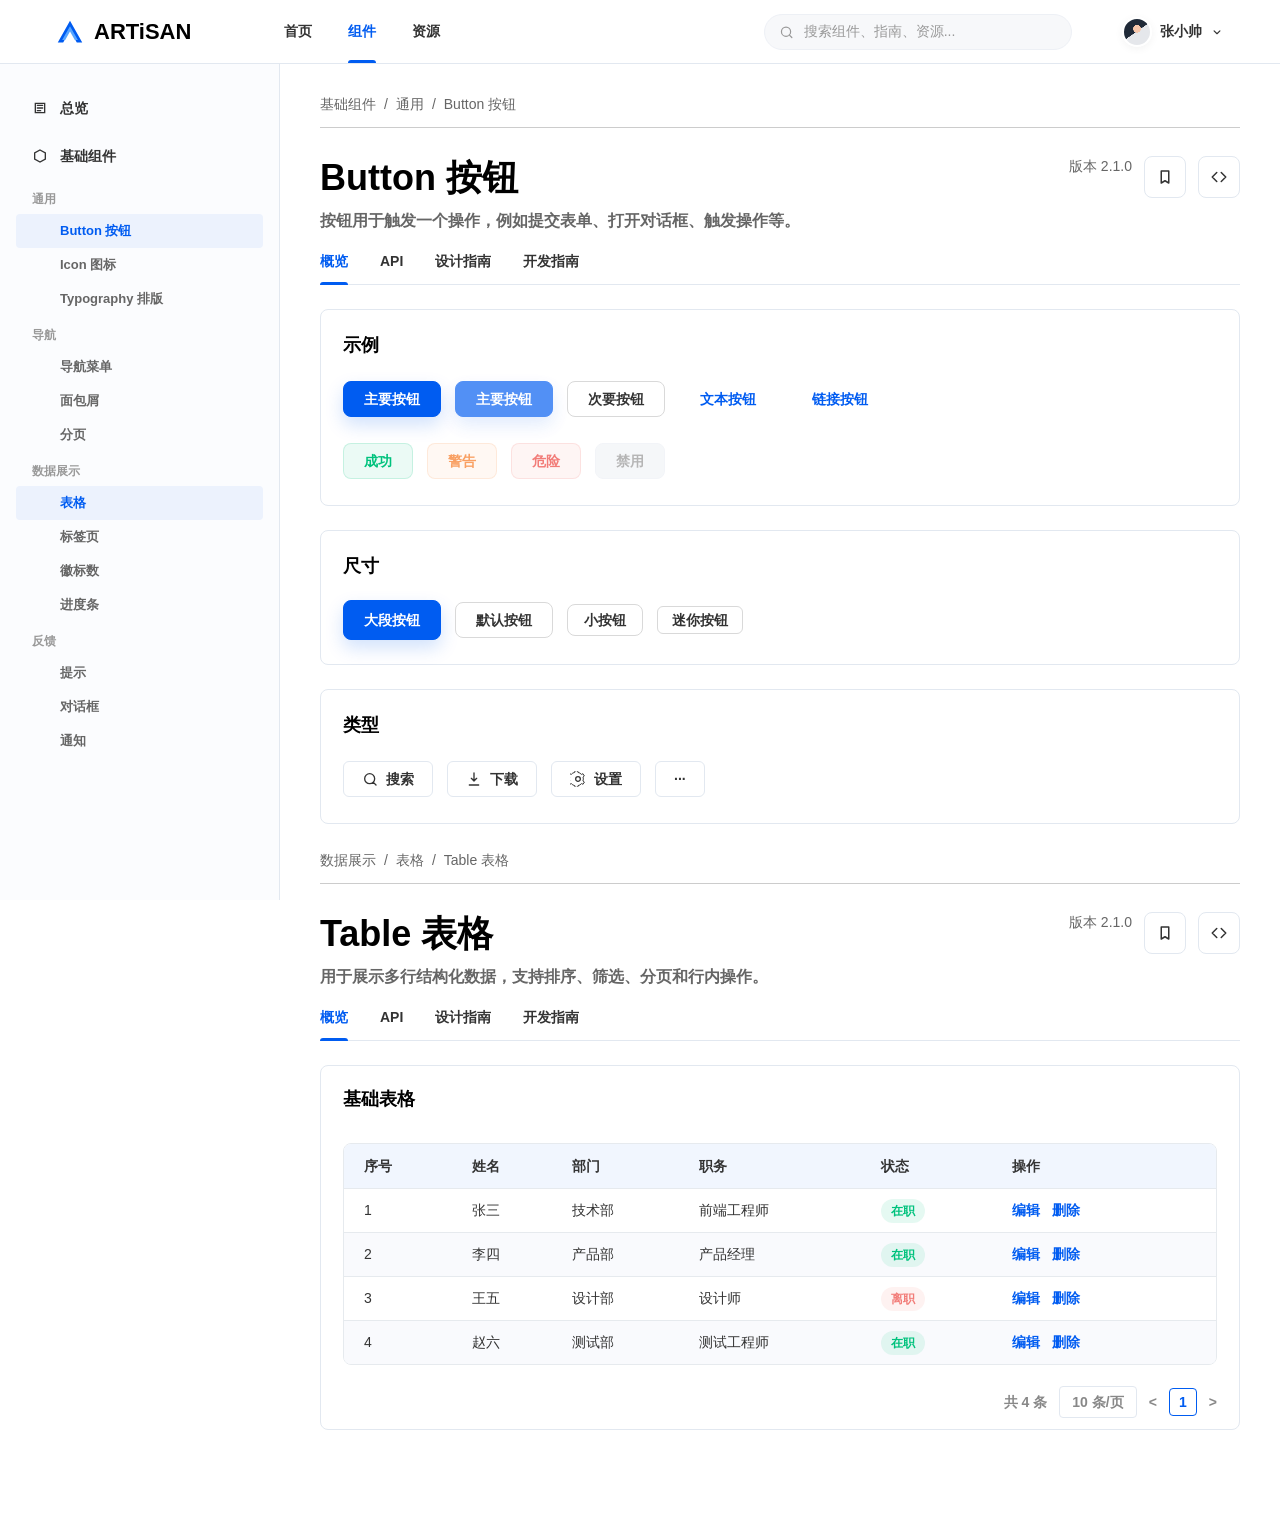
==== artisan-design-system/component-detail.html @ 03eab8cf "Add Artisan design system website" ====
<!doctype html>
<html lang="zh-CN">
<head>
  <meta charset="utf-8" />
  <meta name="viewport" content="width=device-width, initial-scale=1" />
  <title>组件详情 - Artisan Design System</title>
  <link rel="stylesheet" href="./styles.css" />
</head>
<body>
  <div class="app-shell">
    <header class="topbar">
      <a class="brand" href="./index.html" aria-label="Artisan 首页">
        <svg class="logo" viewBox="0 0 32 32" fill="none" aria-hidden="true">
          <path d="M16 3 30 28h-6.2L16 14.4 8.2 28H2L16 3Z" fill="#005CF1"/>
          <path d="M16 9.5 25 25h-5.2L16 18.4 12.2 25H7l9-15.5Z" fill="#58A6FF"/>
          <path d="M16 15.5 21.5 25h-11L16 15.5Z" fill="#FFFFFF"/>
        </svg>
        ARTiSAN
      </a>
      <nav class="nav" aria-label="主导航">
        <a href="./index.html">首页</a>
        <a class="active" href="./component-detail.html">组件</a>
        <a href="./index.html#resources">资源</a>
      </nav>
      <label class="search">
        <svg width="16" height="16" viewBox="0 0 24 24" fill="none" aria-hidden="true">
          <path d="m21 21-4.3-4.3m2.3-5.2a7.5 7.5 0 1 1-15 0 7.5 7.5 0 0 1 15 0Z" stroke="currentColor" stroke-width="2" stroke-linecap="round"/>
        </svg>
        <input aria-label="搜索" placeholder="搜索组件、指南、资源..." />
      </label>
      <div class="user">
        <span class="avatar" aria-hidden="true"></span>
        <span>张小帅</span>
        <svg width="14" height="14" viewBox="0 0 24 24" fill="none" aria-hidden="true">
          <path d="m7 10 5 5 5-5" stroke="currentColor" stroke-width="2" stroke-linecap="round" stroke-linejoin="round"/>
        </svg>
      </div>
    </header>

    <main class="docs-layout">
      <aside class="sidebar">
        <a class="side-root" href="./component-detail.html">
          <svg viewBox="0 0 24 24" fill="none"><path d="M5 5h14v14H5z" stroke="currentColor" stroke-width="2"/><path d="M8 8h8M8 12h8M8 16h5" stroke="currentColor" stroke-width="2" stroke-linecap="round"/></svg>
          总览
        </a>
        <div class="side-group-title">
          <svg viewBox="0 0 24 24" fill="none"><path d="m12 3 8 4.5v9L12 21l-8-4.5v-9L12 3Z" stroke="currentColor" stroke-width="2"/></svg>
          基础组件
        </div>
        <div class="side-section-label">通用</div>
        <a class="side-link active" href="#button">Button 按钮</a>
        <a class="side-link" href="#button">Icon 图标</a>
        <a class="side-link" href="#button">Typography 排版</a>
        <div class="side-section-label">导航</div>
        <a class="side-link" href="#table">导航菜单</a>
        <a class="side-link" href="#table">面包屑</a>
        <a class="side-link" href="#table">分页</a>
        <div class="side-section-label">数据展示</div>
        <a class="side-link active" href="#table">表格</a>
        <a class="side-link" href="#table">标签页</a>
        <a class="side-link" href="#table">徽标数</a>
        <a class="side-link" href="#table">进度条</a>
        <div class="side-section-label">反馈</div>
        <a class="side-link" href="#button">提示</a>
        <a class="side-link" href="#button">对话框</a>
        <a class="side-link" href="#button">通知</a>
      </aside>

      <section class="docs-main">
        <nav class="breadcrumb" aria-label="面包屑">
          <a href="./index.html">基础组件</a>
          <span>/</span>
          <a href="./component-detail.html">通用</a>
          <span>/</span>
          <span>Button 按钮</span>
        </nav>

        <header id="button" class="detail-header">
          <div class="detail-title">
            <h1>Button 按钮</h1>
            <p>按钮用于触发一个操作，例如提交表单、打开对话框、触发操作等。</p>
          </div>
          <div class="detail-actions">
            <span>版本 2.1.0</span>
            <span class="icon-btn" title="收藏">
              <svg width="18" height="18" viewBox="0 0 24 24" fill="none" aria-hidden="true"><path d="M7 4h10v16l-5-3-5 3V4Z" stroke="currentColor" stroke-width="2" stroke-linejoin="round"/></svg>
            </span>
            <span class="icon-btn" title="代码">
              <svg width="18" height="18" viewBox="0 0 24 24" fill="none" aria-hidden="true"><path d="m9 18-6-6 6-6M15 6l6 6-6 6" stroke="currentColor" stroke-width="2" stroke-linecap="round" stroke-linejoin="round"/></svg>
            </span>
          </div>
        </header>

        <div class="tabs">
          <a class="tab active" href="#button">概览</a>
          <a class="tab" href="#button-api">API</a>
          <a class="tab" href="#button-guide">设计指南</a>
          <a class="tab" href="#button-dev">开发指南</a>
        </div>

        <section class="doc-section">
          <h2>示例</h2>
          <div class="doc-row">
            <button class="btn primary">主要按钮</button>
            <button class="btn primary" style="opacity:.68">主要按钮</button>
            <button class="btn">次要按钮</button>
            <button class="btn ghost">文本按钮</button>
            <button class="btn ghost">链接按钮</button>
          </div>
          <div class="doc-row">
            <button class="btn success">成功</button>
            <button class="btn warning">警告</button>
            <button class="btn danger">危险</button>
            <button class="btn disabled">禁用</button>
          </div>
        </section>

        <section class="doc-section size-demo">
          <h2>尺寸</h2>
          <div class="doc-row">
            <button class="btn primary large">大段按钮</button>
            <button class="btn">默认按钮</button>
            <button class="btn small">小按钮</button>
            <button class="btn mini">迷你按钮</button>
          </div>
        </section>

        <section class="doc-section">
          <h2>类型</h2>
          <div class="doc-row">
            <button class="tool-btn">
              <svg width="16" height="16" viewBox="0 0 24 24" fill="none"><path d="m21 21-4.3-4.3m2.3-5.2a7.5 7.5 0 1 1-15 0 7.5 7.5 0 0 1 15 0Z" stroke="currentColor" stroke-width="2" stroke-linecap="round"/></svg>
              搜索
            </button>
            <button class="tool-btn">
              <svg width="16" height="16" viewBox="0 0 24 24" fill="none"><path d="M12 3v12m0 0 4-4m-4 4-4-4M5 21h14" stroke="currentColor" stroke-width="2" stroke-linecap="round" stroke-linejoin="round"/></svg>
              下载
            </button>
            <button class="tool-btn">
              <svg width="16" height="16" viewBox="0 0 24 24" fill="none"><path d="M12 15.5a3.5 3.5 0 1 0 0-7 3.5 3.5 0 0 0 0 7Z" stroke="currentColor" stroke-width="2"/><path d="M19.4 15a8 8 0 0 0 .1-6l2-1.5-2-3.4-2.4 1a8 8 0 0 0-5.2-3l-.4-2.6h-4l-.4 2.6a8 8 0 0 0-5.2 3l-2.4-1-2 3.4 2 1.5a8 8 0 0 0 .1 6l-2 1.5 2 3.4 2.4-1a8 8 0 0 0 5.2 3l.4 2.6h4l.4-2.6a8 8 0 0 0 5.2-3l2.4 1 2-3.4L19.4 15Z" stroke="currentColor" stroke-width="1.4"/></svg>
              设置
            </button>
            <button class="tool-btn">···</button>
          </div>
        </section>

        <nav class="breadcrumb" aria-label="面包屑">
          <a href="./index.html">数据展示</a>
          <span>/</span>
          <a href="./component-detail.html">表格</a>
          <span>/</span>
          <span>Table 表格</span>
        </nav>

        <header id="table" class="detail-header">
          <div class="detail-title">
            <h1>Table 表格</h1>
            <p>用于展示多行结构化数据，支持排序、筛选、分页和行内操作。</p>
          </div>
          <div class="detail-actions">
            <span>版本 2.1.0</span>
            <span class="icon-btn" title="收藏">
              <svg width="18" height="18" viewBox="0 0 24 24" fill="none" aria-hidden="true"><path d="M7 4h10v16l-5-3-5 3V4Z" stroke="currentColor" stroke-width="2" stroke-linejoin="round"/></svg>
            </span>
            <span class="icon-btn" title="代码">
              <svg width="18" height="18" viewBox="0 0 24 24" fill="none" aria-hidden="true"><path d="m9 18-6-6 6-6M15 6l6 6-6 6" stroke="currentColor" stroke-width="2" stroke-linecap="round" stroke-linejoin="round"/></svg>
            </span>
          </div>
        </header>

        <div class="tabs">
          <a class="tab active" href="#table">概览</a>
          <a class="tab" href="#table">API</a>
          <a class="tab" href="#table">设计指南</a>
          <a class="tab" href="#table">开发指南</a>
        </div>

        <section class="doc-section table-card">
          <div class="table-title"><h2>基础表格</h2></div>
          <div class="table-scroll">
            <table class="data-table">
              <thead>
                <tr>
                  <th>序号</th>
                  <th>姓名</th>
                  <th>部门</th>
                  <th>职务</th>
                  <th>状态</th>
                  <th>操作</th>
                </tr>
              </thead>
              <tbody>
                <tr>
                  <td>1</td>
                  <td>张三</td>
                  <td>技术部</td>
                  <td>前端工程师</td>
                  <td><span class="tag">在职</span></td>
                  <td><a class="link" href="#">编辑</a><a class="link" href="#">删除</a></td>
                </tr>
                <tr>
                  <td>2</td>
                  <td>李四</td>
                  <td>产品部</td>
                  <td>产品经理</td>
                  <td><span class="tag">在职</span></td>
                  <td><a class="link" href="#">编辑</a><a class="link" href="#">删除</a></td>
                </tr>
                <tr>
                  <td>3</td>
                  <td>王五</td>
                  <td>设计部</td>
                  <td>设计师</td>
                  <td><span class="tag danger">离职</span></td>
                  <td><a class="link" href="#">编辑</a><a class="link" href="#">删除</a></td>
                </tr>
                <tr>
                  <td>4</td>
                  <td>赵六</td>
                  <td>测试部</td>
                  <td>测试工程师</td>
                  <td><span class="tag">在职</span></td>
                  <td><a class="link" href="#">编辑</a><a class="link" href="#">删除</a></td>
                </tr>
              </tbody>
            </table>
          </div>
          <div class="pagination">
            <span>共 4 条</span>
            <span class="page-size">10 条/页</span>
            <span>&lt;</span>
            <span class="page-num">1</span>
            <span>&gt;</span>
          </div>
        </section>
      </section>
    </main>
  </div>
</body>
</html>
---- artisan-design-system/styles.css ----
:root {
  --primary: #005cf1;
  --secondary: #f9a063;
  --background: #f5f7fa;
  --surface: #ffffff;
  --title: #000000;
  --text: #333333;
  --muted: #666666;
  --disabled: #999999;
  --border: #e2e8f0;
  --line: #ebeef5;
  --success: #00c27d;
  --danger: #f27c78;
  --info: #73767a;
  --table-head: #f1f6fe;
  --hover: #ecf2fd;
  --shadow-1: 0 2px 8px rgba(0, 0, 0, 0.05);
  --shadow-2: 0 8px 24px rgba(0, 0, 0, 0.08);
}

* {
  box-sizing: border-box;
}

html {
  scroll-behavior: smooth;
}

body {
  margin: 0;
  color: var(--text);
  background: var(--background);
  font-family: "PingFang SC", "Source Han Sans SC", "Microsoft YaHei", "Helvetica Neue", Arial, sans-serif;
  font-size: 14px;
  line-height: 1.5;
}

a {
  color: inherit;
  text-decoration: none;
}

button,
input {
  font: inherit;
}

.app-shell {
  max-width: 1440px;
  min-height: 100vh;
  margin: 0 auto;
  background: var(--surface);
  box-shadow: 0 0 0 1px rgba(226, 232, 240, 0.72);
}

.topbar {
  position: sticky;
  top: 0;
  z-index: 20;
  height: 64px;
  display: flex;
  align-items: center;
  gap: 40px;
  padding: 0 56px;
  background: rgba(255, 255, 255, 0.96);
  border-bottom: 1px solid var(--border);
  backdrop-filter: saturate(160%) blur(10px);
}

.brand {
  display: inline-flex;
  align-items: center;
  gap: 10px;
  min-width: 188px;
  color: var(--title);
  font-size: 22px;
  font-weight: 600;
}

.logo {
  width: 28px;
  height: 28px;
  flex: 0 0 28px;
}

.nav {
  display: flex;
  align-items: center;
  gap: 36px;
  height: 100%;
  font-weight: 600;
}

.nav a {
  position: relative;
  display: inline-flex;
  align-items: center;
  height: 100%;
  color: var(--text);
}

.nav a.active {
  color: var(--primary);
}

.nav a.active::after {
  content: "";
  position: absolute;
  left: 0;
  right: 0;
  bottom: 0;
  height: 3px;
  border-radius: 999px 999px 0 0;
  background: var(--primary);
}

.search {
  margin-left: auto;
  width: 308px;
  height: 36px;
  display: flex;
  align-items: center;
  gap: 8px;
  padding: 0 14px;
  color: var(--disabled);
  background: #f7f8fa;
  border: 1px solid #edf0f5;
  border-radius: 999px;
}

.search input {
  width: 100%;
  min-width: 0;
  color: var(--text);
  background: transparent;
  border: 0;
  outline: 0;
}

.search input::placeholder {
  color: var(--disabled);
}

.user {
  display: flex;
  align-items: center;
  justify-content: flex-end;
  gap: 8px;
  min-width: 112px;
  font-weight: 600;
}

.avatar {
  width: 30px;
  height: 30px;
  border: 2px solid #ffffff;
  border-radius: 999px;
  background:
    radial-gradient(circle at 50% 38%, #f6c6aa 0 18%, transparent 19%),
    linear-gradient(145deg, #1f2937 0 48%, #e5e7eb 49% 100%);
  box-shadow: var(--shadow-1);
}

.hero {
  display: grid;
  grid-template-columns: minmax(0, 1fr) 560px;
  gap: 56px;
  align-items: center;
  padding: 92px 96px 64px;
  background:
    radial-gradient(circle at 78% 34%, rgba(0, 92, 241, 0.08), transparent 28%),
    linear-gradient(180deg, #ffffff 0%, #ffffff 72%, #fbfcfe 100%);
}

.hero h1 {
  margin: 0 0 18px;
  color: var(--title);
  font-size: 48px;
  line-height: 1.2;
  font-weight: 800;
}

.hero h2 {
  margin: 0 0 18px;
  color: var(--text);
  font-size: 26px;
  line-height: 1.3;
  font-weight: 600;
}

.hero p {
  max-width: 520px;
  margin: 0;
  color: var(--muted);
  font-size: 16px;
  line-height: 1.8;
  font-weight: 600;
}

.actions {
  display: flex;
  gap: 12px;
  margin-top: 28px;
}

.btn {
  height: 36px;
  display: inline-flex;
  align-items: center;
  justify-content: center;
  gap: 8px;
  padding: 0 20px;
  color: var(--text);
  font-weight: 600;
  background: var(--surface);
  border: 1px solid #d9d9d9;
  border-radius: 8px;
  cursor: pointer;
  transition: all 0.2s ease;
  white-space: nowrap;
}

.btn:hover {
  transform: translateY(-1px);
  box-shadow: var(--shadow-1);
}

.btn.primary {
  color: #ffffff;
  background: var(--primary);
  border-color: var(--primary);
  box-shadow: 0 8px 18px rgba(0, 92, 241, 0.18);
}

.btn.ghost {
  color: var(--primary);
  background: transparent;
  border-color: transparent;
}

.btn.success {
  color: var(--success);
  background: rgba(0, 194, 125, 0.08);
  border-color: rgba(0, 194, 125, 0.16);
}

.btn.warning {
  color: var(--secondary);
  background: rgba(249, 160, 99, 0.08);
  border-color: rgba(249, 160, 99, 0.18);
}

.btn.danger {
  color: var(--danger);
  background: rgba(242, 124, 120, 0.08);
  border-color: rgba(242, 124, 120, 0.16);
}

.btn.disabled {
  color: var(--disabled);
  background: #f2f4f7;
  border-color: #edf0f5;
  cursor: not-allowed;
  opacity: 0.72;
}

.hero-visual {
  position: relative;
  height: 380px;
}

.grid-plane {
  position: absolute;
  inset: 44px 34px;
  transform: rotateX(58deg) rotateZ(-42deg);
  transform-style: preserve-3d;
  border: 1px solid rgba(153, 153, 153, 0.18);
  background:
    linear-gradient(rgba(226, 232, 240, 0.8) 1px, transparent 1px),
    linear-gradient(90deg, rgba(226, 232, 240, 0.8) 1px, transparent 1px);
  background-size: 58px 58px;
}

.cube {
  position: absolute;
  width: 76px;
  height: 76px;
  border: 2px solid rgba(226, 232, 240, 0.92);
  background: rgba(255, 255, 255, 0.72);
  transform: rotateX(58deg) rotateZ(-42deg);
  box-shadow: var(--shadow-1);
}

.cube.dark {
  background: #062a17;
  border-color: rgba(0, 194, 125, 0.35);
}

.cube.blue {
  background: rgba(0, 92, 241, 0.12);
  border-color: rgba(0, 92, 241, 0.22);
}

.cube.one { top: 96px; left: 72px; }
.cube.two { top: 168px; left: 176px; }
.cube.three { top: 116px; right: 122px; }
.cube.four { bottom: 78px; right: 224px; }

.dot {
  position: absolute;
  width: 8px;
  height: 8px;
  border-radius: 999px;
  background: var(--secondary);
  box-shadow: 0 0 0 6px rgba(249, 160, 99, 0.12);
}

.dot.a { top: 100px; left: 118px; }
.dot.b { top: 158px; left: 218px; }
.dot.c { bottom: 96px; right: 130px; }

.metrics {
  margin: 0 96px;
  display: grid;
  grid-template-columns: repeat(4, minmax(0, 1fr));
  background: var(--surface);
  border: 1px solid var(--border);
  border-radius: 12px;
  box-shadow: var(--shadow-1);
}

.metric {
  display: grid;
  grid-template-columns: 44px minmax(0, 1fr);
  gap: 16px;
  align-items: center;
  min-height: 112px;
  padding: 20px 28px;
  border-right: 1px solid #edf0f5;
}

.metric:last-child {
  border-right: 0;
}

.icon-box {
  width: 36px;
  height: 36px;
  display: grid;
  place-items: center;
  color: var(--primary);
  background: rgba(0, 92, 241, 0.08);
  border: 1px solid rgba(0, 92, 241, 0.16);
  border-radius: 8px;
}

.metric:nth-child(3) .icon-box {
  color: var(--success);
  background: rgba(0, 194, 125, 0.08);
  border-color: rgba(0, 194, 125, 0.16);
}

.metric:nth-child(4) .icon-box {
  color: var(--secondary);
  background: rgba(249, 160, 99, 0.1);
  border-color: rgba(249, 160, 99, 0.18);
}

.metric strong {
  display: block;
  color: var(--title);
  font-size: 24px;
  line-height: 1.2;
  font-weight: 600;
}

.metric span span {
  display: block;
  margin-top: 4px;
  font-weight: 600;
}

.metric small {
  display: block;
  margin-top: 2px;
  color: var(--muted);
  font-size: 12px;
  font-weight: 600;
}

.section {
  padding: 72px 96px;
}

.eyebrow {
  margin: 0 0 8px;
  color: var(--primary);
  font-size: 14px;
  font-weight: 600;
}

.section-title {
  margin: 0 0 28px;
  color: var(--title);
  font-size: 26px;
  line-height: 1.3;
  font-weight: 600;
}

.foundation-grid {
  display: grid;
  grid-template-columns: repeat(6, minmax(0, 1fr));
  gap: 20px;
}

.foundation-card {
  min-height: 150px;
  display: grid;
  place-items: center;
  gap: 10px;
  padding: 20px;
  text-align: center;
  background: var(--surface);
  border: 1px solid var(--border);
  border-radius: 8px;
  box-shadow: var(--shadow-1);
}

.foundation-card svg {
  width: 32px;
  height: 32px;
  color: var(--text);
}

.foundation-card b {
  display: block;
  color: var(--text);
  font-size: 16px;
}

.foundation-card span span {
  display: block;
  color: var(--muted);
  font-size: 12px;
}

.home-preview {
  padding: 72px 96px;
  background: #fbfcfe;
  border-top: 1px solid var(--border);
  border-bottom: 1px solid var(--border);
}

.preview-grid {
  display: grid;
  grid-template-columns: repeat(3, minmax(0, 1fr));
  gap: 20px;
}

.preview-card {
  min-height: 176px;
  padding: 20px;
  background: var(--surface);
  border: 1px solid var(--border);
  border-radius: 12px;
  box-shadow: var(--shadow-1);
}

.preview-card h3 {
  margin: 16px 0 8px;
  color: var(--title);
  font-size: 18px;
  line-height: 1.3;
}

.preview-card p {
  margin: 0;
  color: var(--muted);
  font-weight: 600;
}

.footer {
  padding: 72px 96px 32px;
  background: var(--surface);
}

.footer-top {
  display: grid;
  grid-template-columns: 1.4fr repeat(4, 1fr);
  gap: 56px;
  padding-bottom: 56px;
  border-bottom: 1px solid var(--border);
}

.footer p {
  max-width: 320px;
  color: var(--muted);
  font-weight: 600;
  line-height: 1.8;
}

.footer h4 {
  margin: 0 0 16px;
  color: var(--title);
  font-size: 16px;
  font-weight: 600;
}

.footer a {
  display: block;
  margin-bottom: 12px;
  color: var(--muted);
  font-weight: 600;
}

.socials {
  display: flex;
  gap: 12px;
}

.social {
  width: 36px;
  height: 36px;
  display: grid;
  place-items: center;
  border: 1px solid var(--border);
  border-radius: 999px;
  color: var(--text);
  background: var(--surface);
}

.copyright {
  display: flex;
  gap: 48px;
  padding-top: 28px;
  color: var(--muted);
  font-size: 12px;
  font-weight: 600;
}

.docs-layout {
  display: grid;
  grid-template-columns: 280px minmax(0, 1fr);
  min-height: calc(100vh - 64px);
  background: var(--surface);
}

.sidebar {
  position: sticky;
  top: 64px;
  height: calc(100vh - 64px);
  padding: 20px 16px;
  overflow: auto;
  border-right: 1px solid var(--border);
  background: #fbfcfe;
}

.sidebar::-webkit-scrollbar {
  width: 4px;
}

.sidebar::-webkit-scrollbar-thumb {
  background: #d9d9d9;
  border-radius: 3px;
}

.side-root,
.side-group-title {
  display: flex;
  align-items: center;
  gap: 12px;
  height: 48px;
  padding: 0 16px;
  color: var(--text);
  font-weight: 600;
}

.side-root svg,
.side-group-title svg {
  width: 16px;
  height: 16px;
  flex: 0 0 16px;
}

.side-section-label {
  margin: 10px 16px 6px;
  color: var(--disabled);
  font-size: 12px;
  font-weight: 600;
}

.side-link {
  height: 34px;
  display: flex;
  align-items: center;
  padding: 0 16px 0 44px;
  color: var(--muted);
  border-radius: 4px;
  font-size: 13px;
  font-weight: 600;
}

.side-link:hover,
.side-link.active {
  color: var(--primary);
  background: var(--hover);
}

.docs-main {
  min-width: 0;
  padding: 28px 40px 64px;
  background: var(--surface);
}

.breadcrumb {
  display: flex;
  align-items: center;
  gap: 8px;
  min-height: 36px;
  padding-bottom: 10px;
  color: var(--muted);
  border-bottom: 1px solid #cccccc;
  font-size: 14px;
}

.breadcrumb a:hover {
  color: var(--primary);
}

.detail-header {
  display: flex;
  justify-content: space-between;
  gap: 32px;
  padding: 28px 0 18px;
}

.detail-title h1 {
  margin: 0 0 10px;
  color: var(--title);
  font-size: 36px;
  line-height: 1.2;
  font-weight: 800;
}

.detail-title p {
  max-width: 680px;
  margin: 0;
  color: var(--muted);
  font-size: 16px;
  font-weight: 600;
}

.detail-actions {
  display: flex;
  align-items: flex-start;
  gap: 12px;
  color: var(--muted);
  white-space: nowrap;
}

.icon-btn {
  width: 42px;
  height: 42px;
  display: grid;
  place-items: center;
  color: var(--text);
  background: var(--surface);
  border: 1px solid var(--border);
  border-radius: 8px;
}

.tabs {
  display: flex;
  gap: 32px;
  margin-bottom: 24px;
  border-bottom: 1px solid var(--border);
}

.tab {
  position: relative;
  padding: 0 0 12px;
  color: var(--text);
  font-weight: 600;
}

.tab.active {
  color: var(--primary);
}

.tab.active::after {
  content: "";
  position: absolute;
  left: 0;
  right: 0;
  bottom: -1px;
  height: 3px;
  background: var(--primary);
  border-radius: 999px 999px 0 0;
}

.doc-section {
  margin-bottom: 24px;
  padding: 22px;
  background: var(--surface);
  border: 1px solid var(--border);
  border-radius: 8px;
}

.doc-section h2 {
  margin: 0 0 18px;
  color: var(--title);
  font-size: 18px;
  font-weight: 600;
}

.doc-row {
  display: flex;
  flex-wrap: wrap;
  align-items: center;
  gap: 14px;
  min-height: 44px;
  margin-bottom: 18px;
}

.doc-row:last-child {
  margin-bottom: 0;
}

.size-demo .btn.large {
  height: 40px;
}

.size-demo .btn.small {
  height: 32px;
  padding: 0 16px;
}

.size-demo .btn.mini {
  height: 28px;
  padding: 0 14px;
  border-radius: 6px;
}

.tool-btn {
  height: 36px;
  display: inline-flex;
  align-items: center;
  gap: 8px;
  padding: 0 18px;
  color: var(--text);
  background: var(--surface);
  border: 1px solid var(--border);
  border-radius: 6px;
  font-weight: 600;
}

.table-card {
  overflow: hidden;
  padding: 0;
}

.table-title {
  padding: 20px 22px 12px;
}

.data-table {
  width: calc(100% - 44px);
  margin: 0 22px 0;
  border-collapse: separate;
  border-spacing: 0;
  border: 1px solid rgba(230, 234, 238, 1);
  border-radius: 8px;
  overflow: hidden;
  font-size: 14px;
}

.data-table th {
  height: 44px;
  padding: 0 12px;
  color: var(--text);
  text-align: left;
  background: var(--table-head);
  font-weight: 600;
  white-space: nowrap;
}

.data-table td {
  height: 44px;
  padding: 0 12px;
  color: var(--text);
  border-top: 1px solid rgba(230, 234, 238, 1);
  white-space: nowrap;
}

.data-table tbody tr:nth-child(even) td {
  background: #f9fafd;
}

.data-table th:first-child,
.data-table td:first-child {
  padding-left: 20px;
}

.data-table th:last-child,
.data-table td:last-child {
  padding-right: 20px;
}

.tag {
  display: inline-flex;
  align-items: center;
  justify-content: center;
  height: 24px;
  padding: 0 10px;
  border-radius: 999px;
  color: var(--success);
  background: rgba(0, 194, 125, 0.1);
  font-size: 12px;
  font-weight: 600;
}

.tag.danger {
  color: var(--danger);
  background: rgba(242, 124, 120, 0.1);
}

.link {
  margin-right: 12px;
  color: var(--primary);
  font-weight: 600;
}

.pagination {
  height: 64px;
  display: flex;
  align-items: center;
  justify-content: flex-end;
  gap: 12px;
  padding: 15px 22px 5px;
  color: #888888;
  font-weight: 600;
}

.page-size {
  height: 32px;
  display: inline-flex;
  align-items: center;
  padding: 0 12px;
  border: 1px solid var(--border);
  border-radius: 4px;
}

.page-num {
  min-width: 28px;
  height: 28px;
  display: inline-flex;
  align-items: center;
  justify-content: center;
  color: var(--primary);
  border: 1px solid var(--primary);
  border-radius: 4px;
}

@media (max-width: 1100px) {
  .topbar {
    padding: 0 24px;
    gap: 20px;
  }

  .search {
    display: none;
  }

  .hero {
    grid-template-columns: 1fr;
    padding: 64px 40px 48px;
  }

  .hero-visual {
    height: 300px;
  }

  .metrics,
  .section,
  .home-preview,
  .footer {
    margin: 0;
    padding-left: 40px;
    padding-right: 40px;
  }

  .metrics {
    grid-template-columns: repeat(2, minmax(0, 1fr));
  }

  .metric:nth-child(2) {
    border-right: 0;
  }

  .metric:nth-child(1),
  .metric:nth-child(2) {
    border-bottom: 1px solid #edf0f5;
  }

  .foundation-grid {
    grid-template-columns: repeat(3, minmax(0, 1fr));
  }

  .preview-grid {
    grid-template-columns: 1fr;
  }

  .footer-top {
    grid-template-columns: repeat(2, minmax(0, 1fr));
  }

  .docs-layout {
    grid-template-columns: 220px minmax(0, 1fr);
  }

  .docs-main {
    padding: 24px;
  }
}

@media (max-width: 760px) {
  .app-shell {
    min-width: 0;
  }

  .topbar {
    height: auto;
    flex-wrap: wrap;
    padding: 14px 20px;
  }

  .brand {
    min-width: auto;
    margin-right: auto;
  }

  .nav {
    order: 3;
    width: 100%;
    gap: 24px;
    height: 44px;
  }

  .user {
    min-width: auto;
  }

  .hero {
    padding: 48px 24px 36px;
  }

  .hero h1 {
    font-size: 36px;
  }

  .hero h2 {
    font-size: 22px;
  }

  .hero-visual {
    display: none;
  }

  .metrics {
    grid-template-columns: 1fr;
    padding-left: 24px;
    padding-right: 24px;
  }

  .metric {
    border-right: 0;
    border-bottom: 1px solid #edf0f5;
  }

  .metric:last-child {
    border-bottom: 0;
  }

  .section,
  .home-preview,
  .footer {
    padding: 48px 24px;
  }

  .foundation-grid {
    grid-template-columns: repeat(2, minmax(0, 1fr));
  }

  .footer-top {
    grid-template-columns: 1fr;
    gap: 24px;
  }

  .copyright {
    flex-wrap: wrap;
    gap: 16px;
  }

  .docs-layout {
    display: block;
  }

  .sidebar {
    position: static;
    height: auto;
    border-right: 0;
    border-bottom: 1px solid var(--border);
  }

  .detail-header {
    display: block;
  }

  .detail-actions {
    margin-top: 16px;
  }

  .tabs {
    overflow-x: auto;
  }

  .data-table {
    min-width: 720px;
  }

  .table-scroll {
    overflow-x: auto;
  }
}
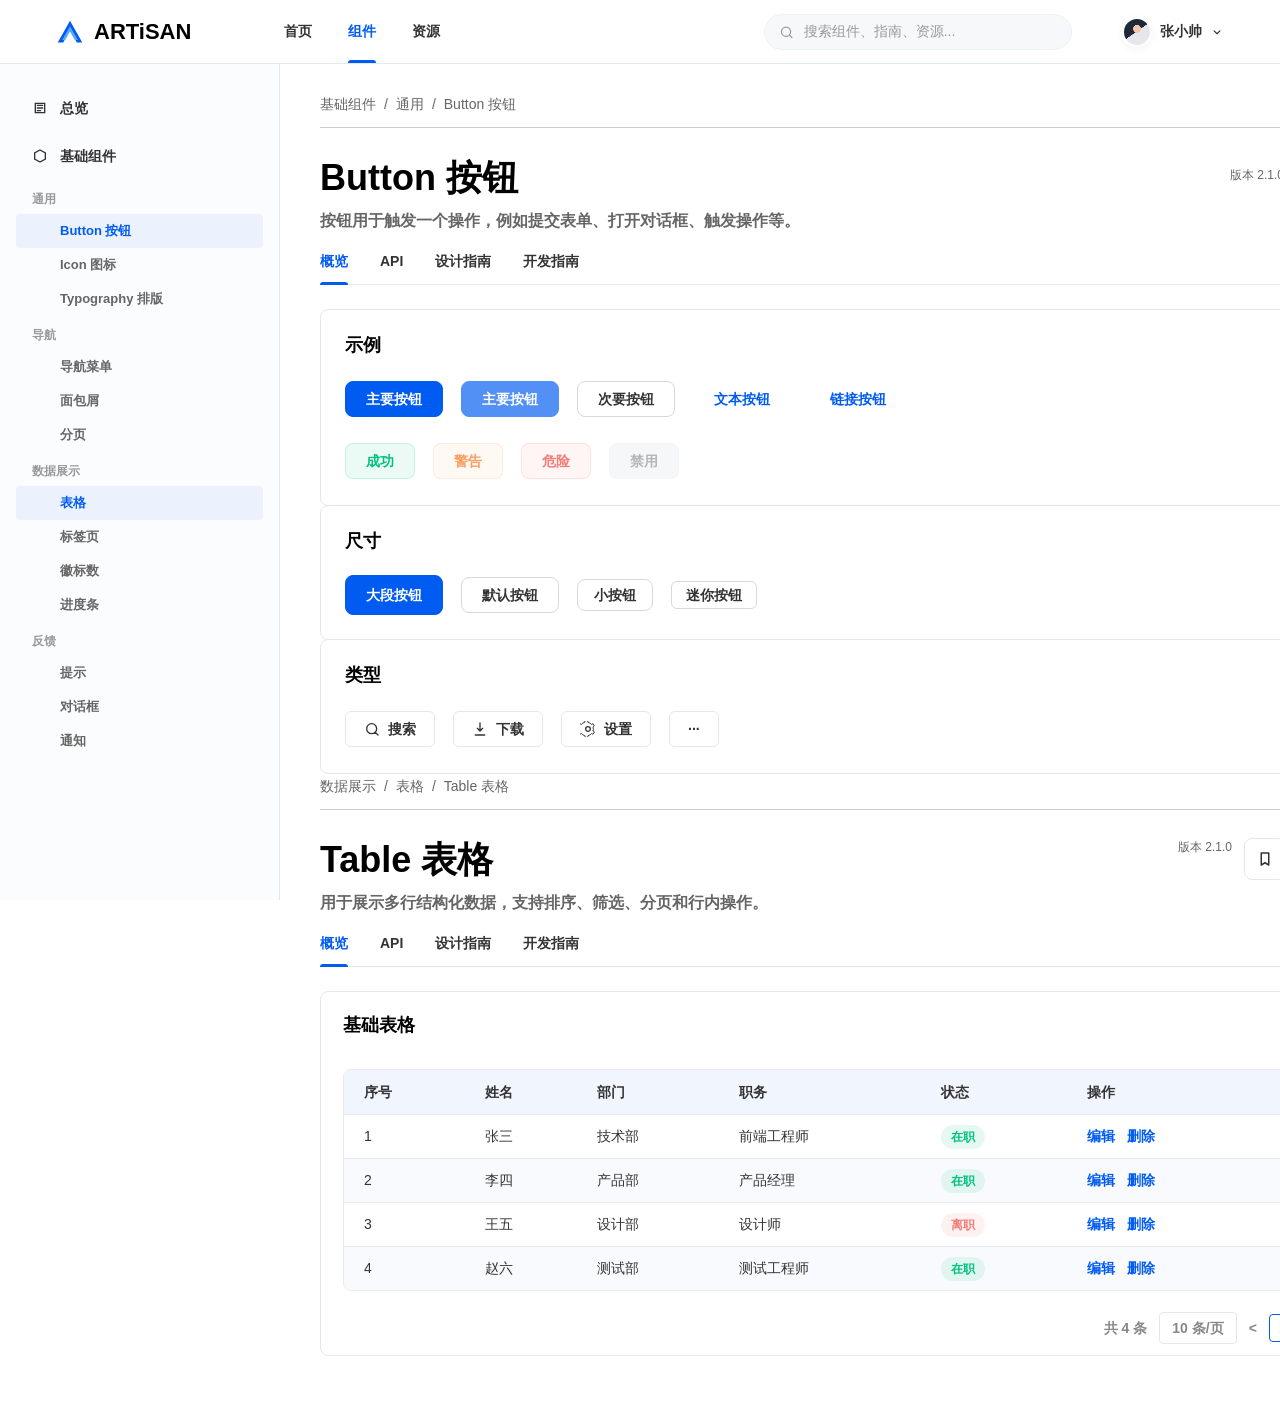
==== commit bcecf82a: "Deploy Artisan static site" ====
--- a/artisan-design-system/component-detail.html
+++ b/artisan-design-system/component-detail.html
@@ -80,14 +80,8 @@
             <h1>Button 按钮</h1>
             <p>按钮用于触发一个操作，例如提交表单、打开对话框、触发操作等。</p>
           </div>
-          <div class="detail-actions">
+          <div class="detail-actions version-only">
             <span>版本 2.1.0</span>
-            <span class="icon-btn" title="收藏">
-              <svg width="18" height="18" viewBox="0 0 24 24" fill="none" aria-hidden="true"><path d="M7 4h10v16l-5-3-5 3V4Z" stroke="currentColor" stroke-width="2" stroke-linejoin="round"/></svg>
-            </span>
-            <span class="icon-btn" title="代码">
-              <svg width="18" height="18" viewBox="0 0 24 24" fill="none" aria-hidden="true"><path d="m9 18-6-6 6-6M15 6l6 6-6 6" stroke="currentColor" stroke-width="2" stroke-linecap="round" stroke-linejoin="round"/></svg>
-            </span>
           </div>
         </header>
 
--- a/artisan-design-system/styles.css
+++ b/artisan-design-system/styles.css
@@ -29,7 +29,7 @@
 body {
   margin: 0;
   color: var(--text);
-  background: var(--background);
+  background: #ffffff;
   font-family: "PingFang SC", "Source Han Sans SC", "Microsoft YaHei", "Helvetica Neue", Arial, sans-serif;
   font-size: 14px;
   line-height: 1.5;
@@ -62,9 +62,8 @@
   align-items: center;
   gap: 40px;
   padding: 0 56px;
-  background: rgba(255, 255, 255, 0.96);
+  background: #ffffff;
   border-bottom: 1px solid var(--border);
-  backdrop-filter: saturate(160%) blur(10px);
 }
 
 .brand {
@@ -166,10 +165,8 @@
   grid-template-columns: minmax(0, 1fr) 560px;
   gap: 56px;
   align-items: center;
-  padding: 92px 96px 64px;
-  background:
-    radial-gradient(circle at 78% 34%, rgba(0, 92, 241, 0.08), transparent 28%),
-    linear-gradient(180deg, #ffffff 0%, #ffffff 72%, #fbfcfe 100%);
+  padding: 86px 96px 64px;
+  background: #ffffff;
 }
 
 .hero h1 {
@@ -177,7 +174,7 @@
   color: var(--title);
   font-size: 48px;
   line-height: 1.2;
-  font-weight: 800;
+  font-weight: 600;
 }
 
 .hero h2 {
@@ -199,8 +196,8 @@
 
 .actions {
   display: flex;
-  gap: 12px;
-  margin-top: 28px;
+  gap: 16px;
+  margin-top: 54px;
 }
 
 .btn {
@@ -229,7 +226,6 @@
   color: #ffffff;
   background: var(--primary);
   border-color: var(--primary);
-  box-shadow: 0 8px 18px rgba(0, 92, 241, 0.18);
 }
 
 .btn.ghost {
@@ -266,12 +262,12 @@
 
 .hero-visual {
   position: relative;
-  height: 380px;
+  height: 390px;
 }
 
 .grid-plane {
   position: absolute;
-  inset: 44px 34px;
+  inset: 54px 56px 56px 20px;
   transform: rotateX(58deg) rotateZ(-42deg);
   transform-style: preserve-3d;
   border: 1px solid rgba(153, 153, 153, 0.18);
@@ -320,7 +316,7 @@
 .dot.c { bottom: 96px; right: 130px; }
 
 .metrics {
-  margin: 0 96px;
+  margin: 22px 96px 0;
   display: grid;
   grid-template-columns: repeat(4, minmax(0, 1fr));
   background: var(--surface);
@@ -389,7 +385,7 @@
 }
 
 .section {
-  padding: 72px 96px;
+  padding: 84px 96px 46px;
 }
 
 .eyebrow {
@@ -409,8 +405,8 @@
 
 .foundation-grid {
   display: grid;
-  grid-template-columns: repeat(6, minmax(0, 1fr));
-  gap: 20px;
+  grid-template-columns: repeat(3, minmax(0, 1fr));
+  gap: 18px 56px;
 }
 
 .foundation-card {
@@ -444,6 +440,11 @@
   font-size: 12px;
 }
 
+.metric.is-muted,
+.foundation-card.is-muted {
+  opacity: 0.36;
+}
+
 .home-preview {
   padding: 72px 96px;
   background: #fbfcfe;
@@ -480,62 +481,22 @@
 }
 
 .footer {
-  padding: 72px 96px 32px;
+  margin: 0 116px;
+  padding: 32px 0 216px;
   background: var(--surface);
-}
-
-.footer-top {
-  display: grid;
-  grid-template-columns: 1.4fr repeat(4, 1fr);
-  gap: 56px;
-  padding-bottom: 56px;
-  border-bottom: 1px solid var(--border);
+  border-top: 1px solid var(--border);
 }
 
 .footer p {
   max-width: 320px;
-  color: var(--muted);
-  font-weight: 600;
-  line-height: 1.8;
-}
-
-.footer h4 {
-  margin: 0 0 16px;
-  color: var(--title);
-  font-size: 16px;
-  font-weight: 600;
-}
-
-.footer a {
-  display: block;
-  margin-bottom: 12px;
-  color: var(--muted);
-  font-weight: 600;
-}
-
-.socials {
-  display: flex;
-  gap: 12px;
-}
-
-.social {
-  width: 36px;
-  height: 36px;
-  display: grid;
-  place-items: center;
-  border: 1px solid var(--border);
-  border-radius: 999px;
-  color: var(--text);
-  background: var(--surface);
-}
-
-.copyright {
-  display: flex;
-  gap: 48px;
-  padding-top: 28px;
+  margin: 12px 0 0;
   color: var(--muted);
   font-size: 12px;
   font-weight: 600;
+}
+
+.copyright {
+  color: var(--muted);
 }
 
 .docs-layout {
@@ -608,7 +569,9 @@
 
 .docs-main {
   min-width: 0;
-  padding: 28px 40px 64px;
+  width: 1020px;
+  padding: 28px 0 64px;
+  margin-left: 40px;
   background: var(--surface);
 }
 
@@ -655,7 +618,13 @@
   align-items: flex-start;
   gap: 12px;
   color: var(--muted);
+  font-size: 12px;
   white-space: nowrap;
+}
+
+.detail-actions.version-only {
+  padding-top: 10px;
+  padding-right: 56px;
 }
 
 .icon-btn {
@@ -699,11 +668,15 @@
 }
 
 .doc-section {
-  margin-bottom: 24px;
-  padding: 22px;
+  margin-bottom: 0;
+  padding: 22px 24px;
   background: var(--surface);
   border: 1px solid var(--border);
   border-radius: 8px;
+}
+
+.doc-section + .doc-section {
+  margin-top: -1px;
 }
 
 .doc-section h2 {
@@ -717,7 +690,7 @@
   display: flex;
   flex-wrap: wrap;
   align-items: center;
-  gap: 14px;
+  gap: 18px;
   min-height: 44px;
   margin-bottom: 18px;
 }
@@ -755,6 +728,7 @@
 }
 
 .table-card {
+  margin-top: 0;
   overflow: hidden;
   padding: 0;
 }
